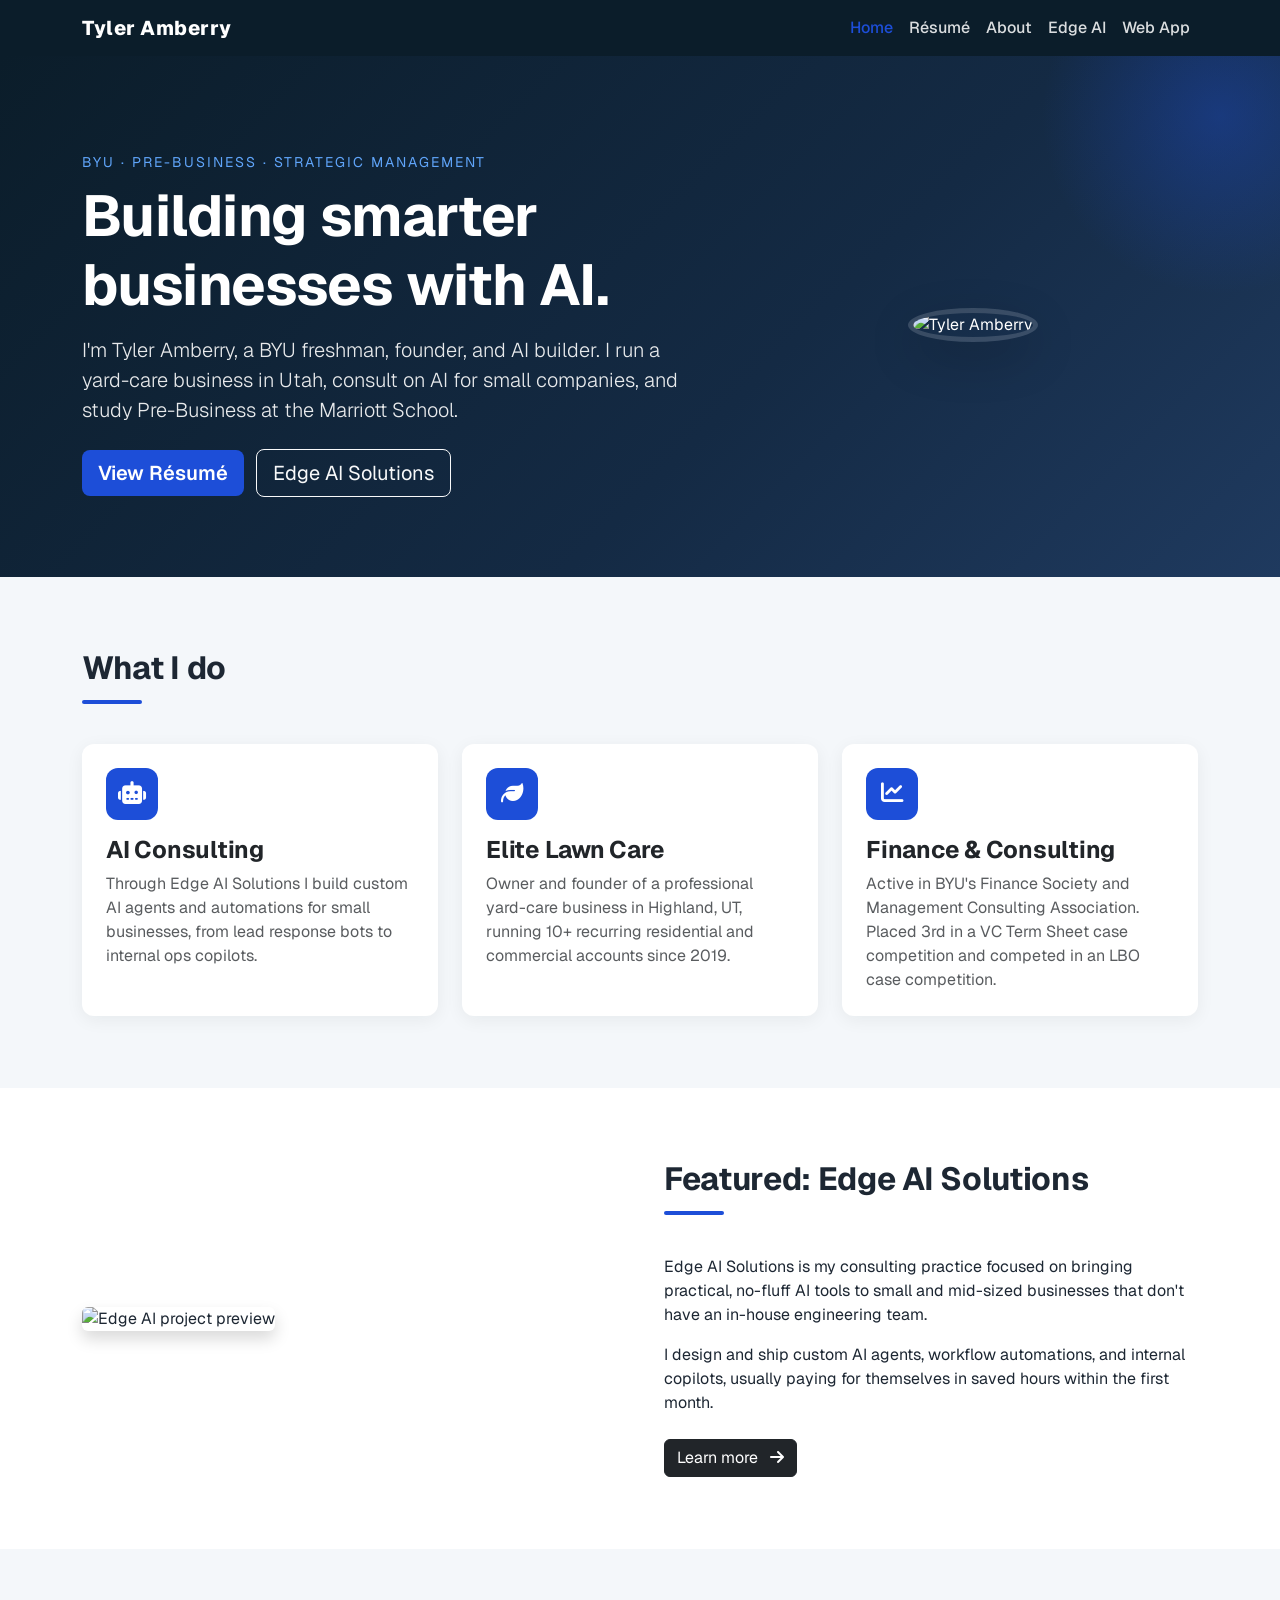
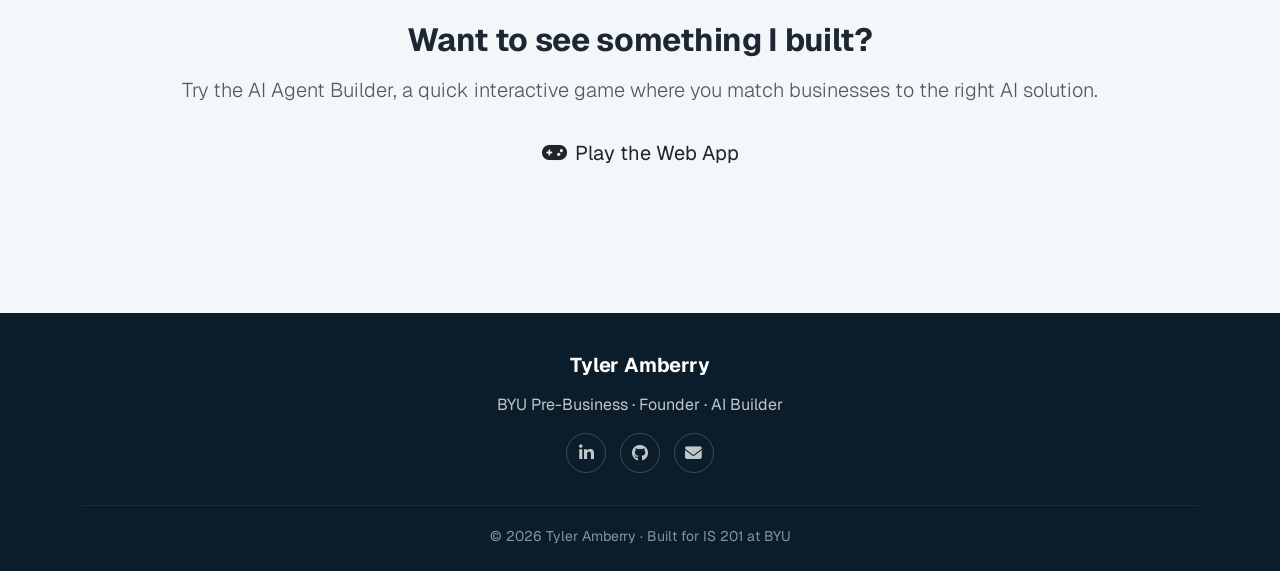
==== index.html @ 6ccbfc7c "Initial commit: IS 201 portfolio site Multi-page portfolio for BYU IS 201.  - index.html, about.html" ====
<!DOCTYPE html>
<html lang="en">
<head>
  <meta charset="UTF-8" />
  <meta name="viewport" content="width=device-width, initial-scale=1.0" />
  <title>Tyler Amberry · Home</title>

  <!-- Bootstrap 5 CSS (CDN) -->
  <link
    href="https://cdn.jsdelivr.net/npm/bootstrap@5.3.3/dist/css/bootstrap.min.css"
    rel="stylesheet"
  />
  <!-- Font Awesome for social icons (CDN) -->
  <link
    rel="stylesheet"
    href="https://cdnjs.cloudflare.com/ajax/libs/font-awesome/6.5.2/css/all.min.css"
  />
  <!-- Google Font -->
  <link rel="preconnect" href="https://fonts.googleapis.com" />
  <link rel="preconnect" href="https://fonts.gstatic.com" crossorigin />
  <link
    href="https://fonts.googleapis.com/css2?family=Geist:wght@400;500;600;700;800&display=swap"
    rel="stylesheet"
  />
  <!-- Custom CSS 1 (applied on top of Bootstrap) -->
  <link rel="stylesheet" href="css/styles-bootstrap.css" />
</head>
<body>

  <!-- ===================== NAVBAR ===================== -->
  <nav class="navbar navbar-expand-lg bg-brand sticky-top">
    <div class="container">
      <a class="navbar-brand text-white" href="index.html">
        Tyler Amberry
      </a>
      <button
        class="navbar-toggler"
        type="button"
        data-bs-toggle="collapse"
        data-bs-target="#mainNav"
      >
        <span class="navbar-toggler-icon"></span>
      </button>
      <div class="collapse navbar-collapse" id="mainNav">
        <ul class="navbar-nav ms-auto">
          <li class="nav-item"><a class="nav-link active" href="index.html">Home</a></li>
          <li class="nav-item"><a class="nav-link" href="resume.html">Résumé</a></li>
          <li class="nav-item"><a class="nav-link" href="about.html">About</a></li>
          <li class="nav-item"><a class="nav-link" href="scratch.html">Edge AI</a></li>
          <li class="nav-item"><a class="nav-link" href="webapp.html">Web App</a></li>
        </ul>
      </div>
    </div>
  </nav>

  <!-- ===================== HERO ===================== -->
  <header class="hero">
    <div class="container">
      <div class="row align-items-center">
        <div class="col-lg-7">
          <p class="text-uppercase small mb-2" style="letter-spacing: 2px; color: #60a5fa;">
            BYU · Pre-Business · Strategic Management
          </p>
          <h1 class="mb-3">Building smarter businesses with AI.</h1>
          <p class="lead mb-4">
            I'm Tyler Amberry, a BYU freshman, founder, and AI builder.
            I run a yard-care business in Utah, consult on AI for small
            companies, and study Pre-Business at the Marriott School.
          </p>
          <a href="resume.html" class="btn btn-accent btn-lg me-2">View Résumé</a>
          <a href="scratch.html" class="btn btn-outline-light btn-lg">Edge AI Solutions</a>
        </div>
        <div class="col-lg-5 text-center mt-5 mt-lg-0">
          <img
            src="images/profile.jpg"
            alt="Tyler Amberry"
            class="img-fluid rounded-circle shadow-lg"
            style="max-width: 280px; border: 5px solid rgba(255,255,255,0.15);"
          />
        </div>
      </div>
    </div>
  </header>

  <!-- ===================== WHAT I DO ===================== -->
  <section class="section">
    <div class="container">
      <h2 class="section-title">What I do</h2>
      <div class="row g-4">
        <div class="col-md-4">
          <div class="card feature-card p-4">
            <div class="icon-wrap"><i class="fa-solid fa-robot"></i></div>
            <h4>AI Consulting</h4>
            <p class="text-muted mb-0">
              Through Edge AI Solutions I build custom AI agents and
              automations for small businesses, from lead response bots
              to internal ops copilots.
            </p>
          </div>
        </div>
        <div class="col-md-4">
          <div class="card feature-card p-4">
            <div class="icon-wrap"><i class="fa-solid fa-leaf"></i></div>
            <h4>Elite Lawn Care</h4>
            <p class="text-muted mb-0">
              Owner and founder of a professional yard-care business in
              Highland, UT, running 10+ recurring residential and
              commercial accounts since 2019.
            </p>
          </div>
        </div>
        <div class="col-md-4">
          <div class="card feature-card p-4">
            <div class="icon-wrap"><i class="fa-solid fa-chart-line"></i></div>
            <h4>Finance &amp; Consulting</h4>
            <p class="text-muted mb-0">
              Active in BYU's Finance Society and Management Consulting
              Association. Placed 3rd in a VC Term Sheet case competition
              and competed in an LBO case competition.
            </p>
          </div>
        </div>
      </div>
    </div>
  </section>

  <!-- ===================== FEATURED PROJECT ===================== -->
  <section class="section bg-white">
    <div class="container">
      <div class="row align-items-center g-5">
        <div class="col-md-6">
          <img
            src="https://picsum.photos/seed/edgeai/700/450"
            alt="Edge AI project preview"
            class="img-fluid rounded shadow"
          />
        </div>
        <div class="col-md-6">
          <h2 class="section-title">Featured: Edge AI Solutions</h2>
          <p>
            Edge AI Solutions is my consulting practice focused on bringing
            practical, no-fluff AI tools to small and mid-sized businesses
            that don't have an in-house engineering team.
          </p>
          <p>
            I design and ship custom AI agents, workflow automations, and
            internal copilots, usually paying for themselves in saved
            hours within the first month.
          </p>
          <a href="scratch.html" class="btn btn-dark mt-2">
            Learn more <i class="fa-solid fa-arrow-right ms-2"></i>
          </a>
        </div>
      </div>
    </div>
  </section>

  <!-- ===================== CTA ===================== -->
  <section class="section">
    <div class="container text-center">
      <h2 class="mb-3">Want to see something I built?</h2>
      <p class="lead text-muted mb-4">
        Try the AI Agent Builder, a quick interactive game where you
        match businesses to the right AI solution.
      </p>
      <a href="webapp.html" class="btn btn-accent btn-lg">
        <i class="fa-solid fa-gamepad me-2"></i>Play the Web App
      </a>
    </div>
  </section>

  <!-- ===================== FOOTER ===================== -->
  <footer class="site-footer">
    <div class="container text-center">
      <h5 class="text-white mb-3">Tyler Amberry</h5>
      <p class="mb-3">BYU Pre-Business · Founder · AI Builder</p>
      <div class="social-icons mb-3">
        <a href="https://www.linkedin.com/in/tyler-amberry-49150438b/" target="_blank" rel="noopener" aria-label="LinkedIn">
          <i class="fa-brands fa-linkedin-in"></i>
        </a>
        <a href="https://github.com/tyleramberry" target="_blank" rel="noopener" aria-label="GitHub">
          <i class="fa-brands fa-github"></i>
        </a>
        <a href="mailto:tyleramberry@gmail.com" aria-label="Email">
          <i class="fa-solid fa-envelope"></i>
        </a>
      </div>
      <div class="footer-bottom">
        &copy; <span id="year"></span> Tyler Amberry · Built for IS 201 at BYU
      </div>
    </div>
  </footer>

  <!-- Bootstrap JS bundle -->
  <script src="https://cdn.jsdelivr.net/npm/bootstrap@5.3.3/dist/js/bootstrap.bundle.min.js"></script>
  <script>
    // auto-update copyright year
    document.getElementById("year").textContent = new Date().getFullYear();
  </script>
</body>
</html>
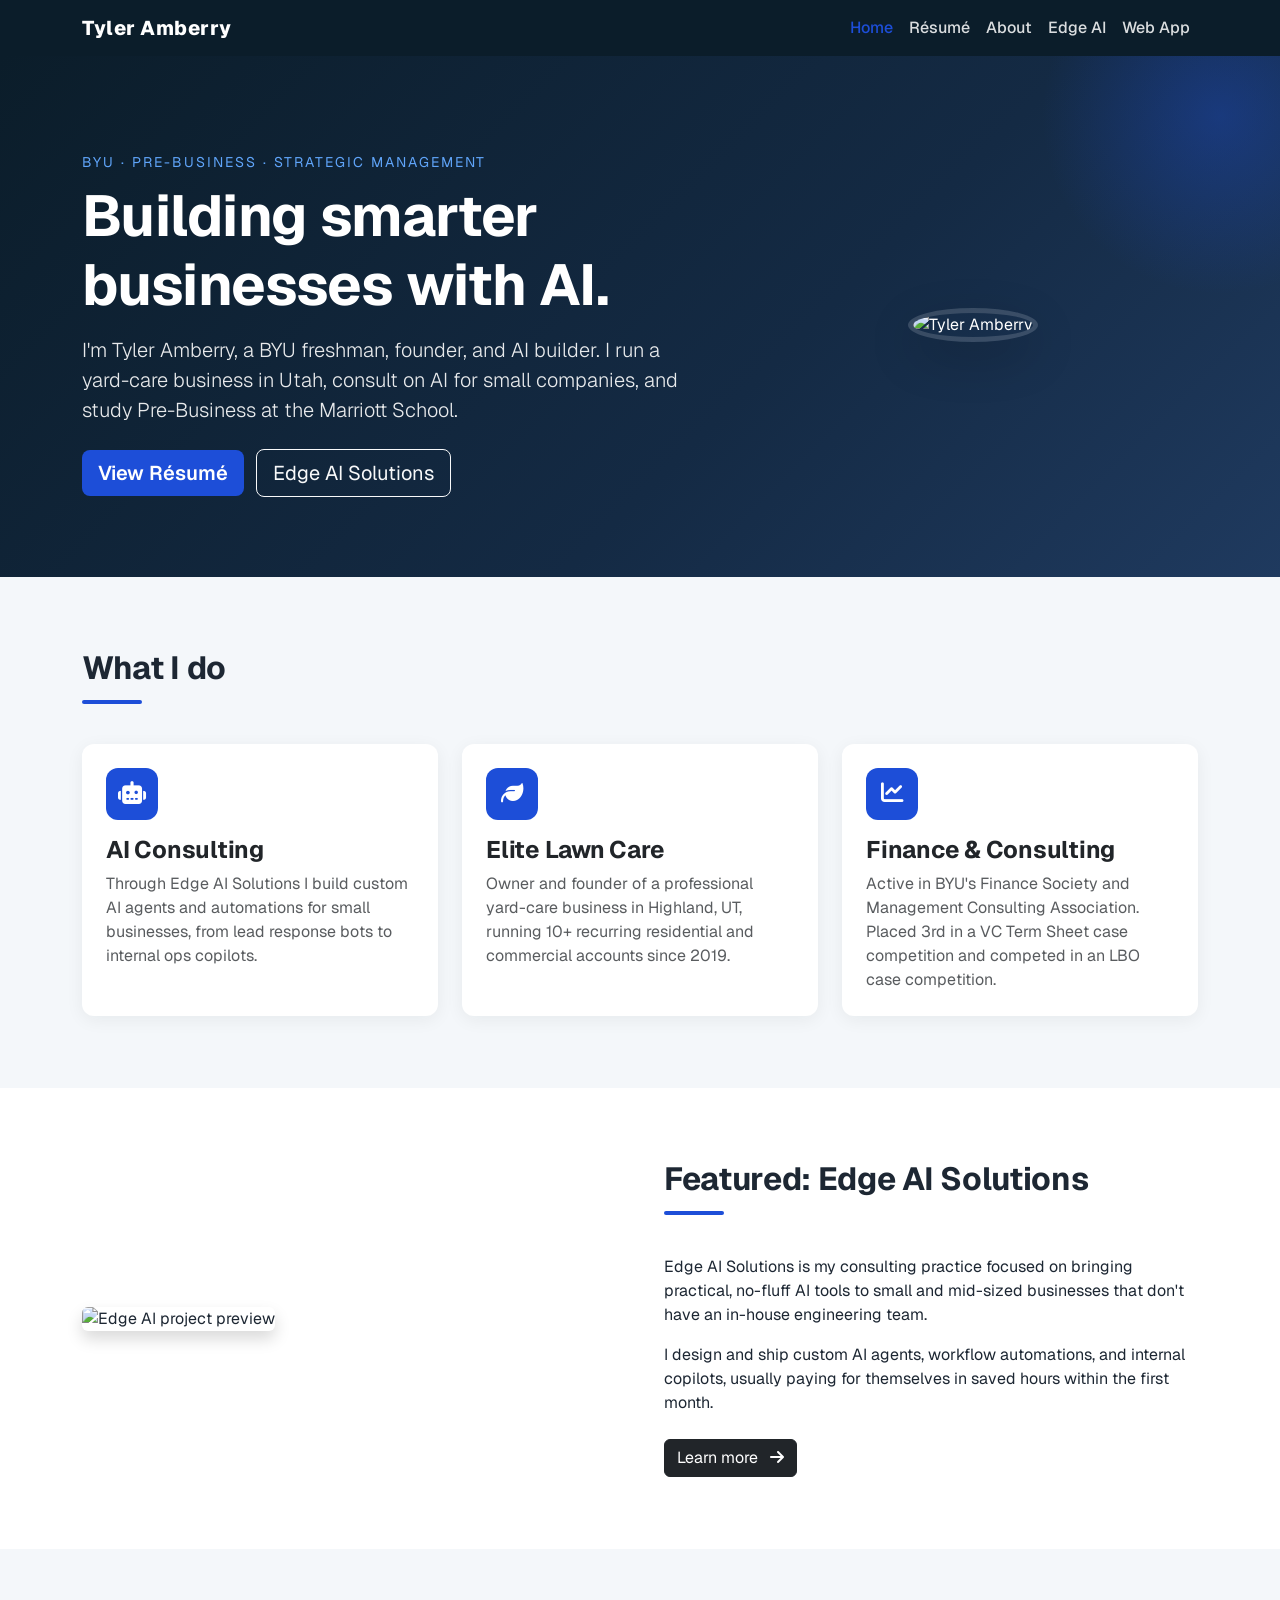
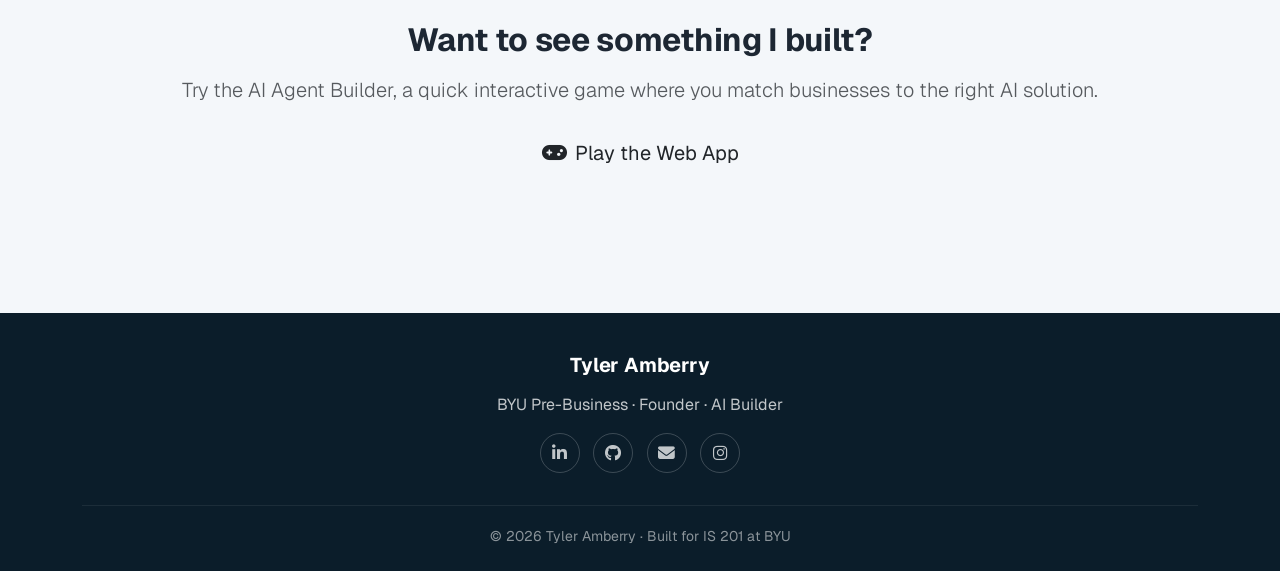
==== commit 3bfdfe40: "Add IG handle to footers, swap Tableau to AI Startup Radar, expand About with basketball section - F" ====
--- a/index.html
+++ b/index.html
@@ -184,6 +184,9 @@
         <a href="mailto:tyleramberry@gmail.com" aria-label="Email">
           <i class="fa-solid fa-envelope"></i>
         </a>
+        <a href="https://www.instagram.com/tyleramberry/" target="_blank" rel="noopener" aria-label="Instagram">
+          <i class="fa-brands fa-instagram"></i>
+        </a>
       </div>
       <div class="footer-bottom">
         &copy; <span id="year"></span> Tyler Amberry · Built for IS 201 at BYU
